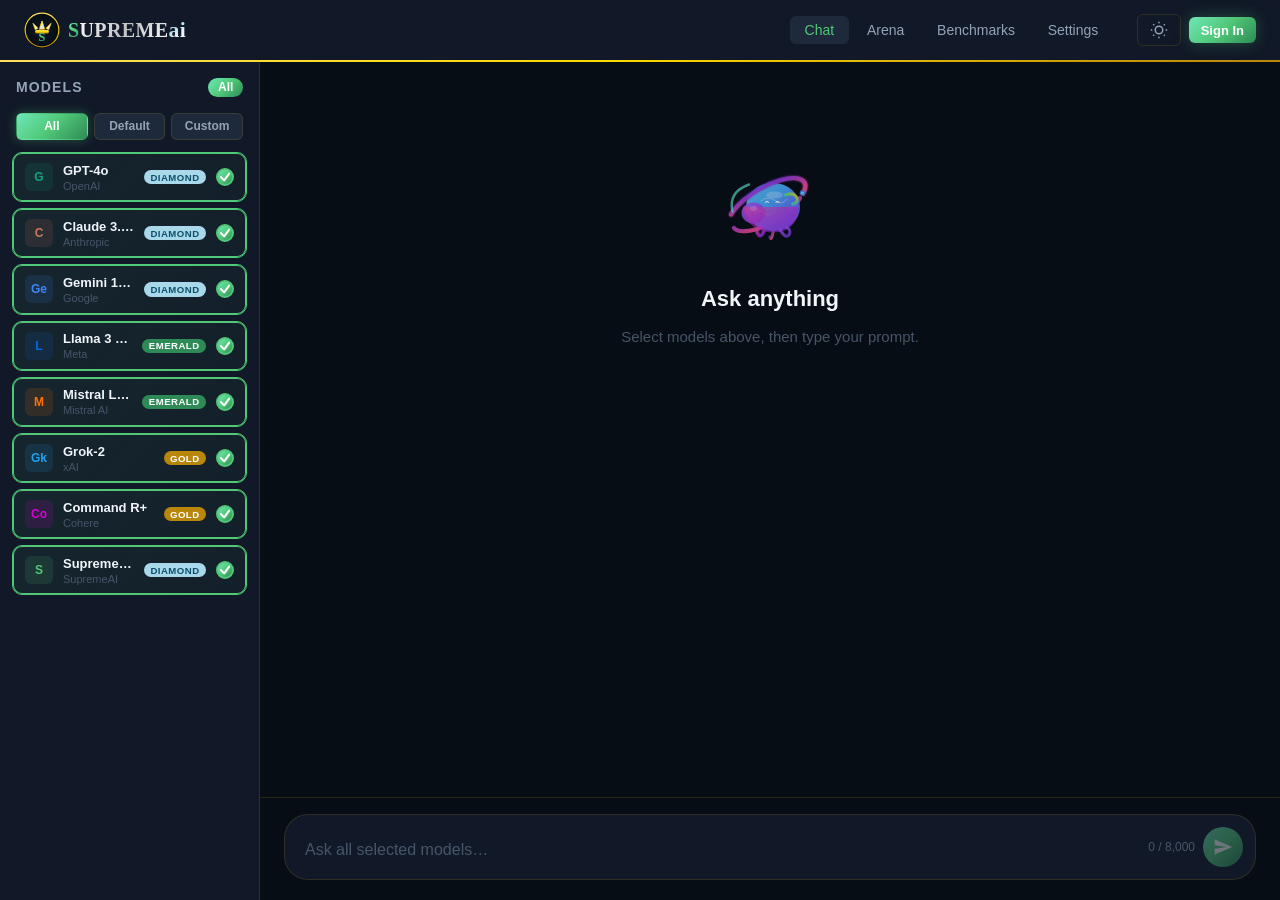
==== src/index.html @ c6e87218 "Add SupremeAI branding assets and multi-model SaaS chat UI Agent-Logs-Url: https://github.com/orkino" ====
<!DOCTYPE html>
<html lang="en">
<head>
  <meta charset="UTF-8"/>
  <meta name="viewport" content="width=device-width, initial-scale=1.0"/>
  <title>SupremeAI — Multi-Model Platform</title>
  <link rel="icon" type="image/svg+xml" href="../branding/favicon.svg"/>
  <link rel="stylesheet" href="styles.css"/>
</head>
<body class="dark-theme">

  <!-- ─── HEADER ─── -->
  <header class="app-header">
    <div class="header-inner">
      <a href="#" class="brand-logo" aria-label="SupremeAI home">
        <img src="../branding/favicon.svg" alt="" class="brand-icon" width="36" height="36"/>
        <span class="brand-text">
          <span class="brand-s">S</span><span class="brand-upreme">UPREME</span><span class="brand-ai">ai</span>
        </span>
      </a>

      <nav class="header-nav" aria-label="Main navigation">
        <a href="#" class="nav-link active">Chat</a>
        <a href="#" class="nav-link">Arena</a>
        <a href="#" class="nav-link">Benchmarks</a>
        <a href="#" class="nav-link">Settings</a>
      </nav>

      <div class="header-actions">
        <button class="btn btn-ghost btn-sm" id="themeToggle" aria-label="Toggle theme" title="Toggle light/dark">
          <svg width="18" height="18" viewBox="0 0 24 24" fill="none" stroke="currentColor" stroke-width="2">
            <circle cx="12" cy="12" r="5"/>
            <path d="M12 1v2M12 21v2M4.22 4.22l1.42 1.42M18.36 18.36l1.42 1.42M1 12h2M21 12h2M4.22 19.78l1.42-1.42M18.36 5.64l1.42-1.42"/>
          </svg>
        </button>
        <button class="btn btn-primary btn-sm">Sign In</button>
      </div>
    </div>
  </header>

  <!-- ─── MAIN ─── -->
  <main class="app-main">

    <!-- ─── MODEL SELECTOR PANEL ─── -->
    <aside class="model-panel" aria-label="Model selection">
      <div class="panel-header">
        <h2 class="panel-title">Models</h2>
        <span class="panel-badge" id="selectedCount">All</span>
      </div>

      <!-- Quick-select tabs -->
      <div class="quick-select" role="group" aria-label="Quick model selection">
        <button class="quick-btn active" data-mode="all"     id="btnAll">All</button>
        <button class="quick-btn"        data-mode="default" id="btnDefault">Default</button>
        <button class="quick-btn"        data-mode="custom"  id="btnCustom">Custom</button>
      </div>

      <!-- Model list -->
      <ul class="model-list" id="modelList" role="listbox" aria-multiselectable="true" aria-label="Available models">
        <!-- Populated by JS -->
      </ul>
    </aside>

    <!-- ─── CHAT AREA ─── -->
    <section class="chat-area" aria-label="Chat">

      <!-- Response columns header (shows when >1 model active) -->
      <div class="response-header" id="responseHeader" hidden>
        <div class="response-tabs" id="responseTabs" role="tablist">
          <!-- Tabs populated by JS -->
        </div>
      </div>

      <!-- Response columns -->
      <div class="response-grid" id="responseGrid">
        <div class="empty-state" id="emptyState">
          <img src="../branding/logo-mascot.svg" alt="SupremeAI mascot" width="120" height="120" class="empty-mascot"/>
          <p class="empty-title">Ask anything</p>
          <p class="empty-sub">Select models above, then type your prompt.</p>
        </div>
      </div>

      <!-- Prompt bar -->
      <div class="prompt-bar-wrap">
        <form class="prompt-bar" id="promptForm" autocomplete="off">
          <div class="prompt-input-wrap">
            <textarea
              id="promptInput"
              class="prompt-input"
              rows="1"
              placeholder="Ask all selected models…"
              aria-label="Prompt"
              maxlength="8000"
            ></textarea>
          </div>
          <div class="prompt-actions">
            <span class="char-count" id="charCount">0 / 8,000</span>
            <button type="submit" class="btn btn-primary btn-send" id="sendBtn" disabled aria-label="Send prompt">
              <svg width="20" height="20" viewBox="0 0 24 24" fill="currentColor">
                <path d="M2.01 21L23 12 2.01 3 2 10l15 2-15 2z"/>
              </svg>
            </button>
          </div>
        </form>
      </div>
    </section>
  </main>

  <script src="app.js"></script>
</body>
</html>
---- src/styles.css ----
/* ─────────────────────────────────────────────────────────────────────────────
   SupremeAI — Gemstone Design System
   Colour palette derived from the gemstone / colour-wheel brand guidelines.
───────────────────────────────────────────────────────────────────────────── */

/* ═══ CSS Custom Properties ══════════════════════════════════════════════════ */
:root {
  /* Gemstone palette */
  --emerald:    #50C878;
  --emerald-lt: #6EE7B7;
  --emerald-dk: #2E8B57;
  --diamond:    #E8F4F8;
  --diamond-md: #A8D8EA;
  --gold:       #FFD700;
  --gold-lt:    #FFE066;
  --gold-dk:    #B8860B;
  --silver:     #C0C0C0;
  --silver-lt:  #E8E8E8;
  --ruby:       #E0115F;
  --sapphire:   #0F52BA;
  --amethyst:   #9B59B6;
  --amethyst-dk:#7C3AED;
  --topaz:      #FFC87C;
  --aquamarine: #7FFFD4;
  --tanzanite:  #4B0082;

  /* Gradient shorthands */
  --grad-gold:    linear-gradient(135deg, var(--gold-lt), var(--gold), var(--gold-dk));
  --grad-emerald: linear-gradient(135deg, var(--emerald-lt), var(--emerald), var(--emerald-dk));
  --grad-diamond: linear-gradient(135deg, #fff, var(--diamond-md), var(--diamond), #fff);
  --grad-rainbow: linear-gradient(90deg, #60D0F0, #7C3AED, #EC4899, #F472B6);
  --grad-rainbow-text: linear-gradient(90deg, #E53935, #FB8C00, #43A047, #1E88E5, #8E24AA);

  /* Radius */
  --radius-sm: 6px;
  --radius-md: 10px;
  --radius-lg: 16px;
  --radius-xl: 24px;

  /* Transitions */
  --transition: 0.18s ease;

  /* Fonts */
  --font-sans:  'Inter', 'Helvetica Neue', Arial, sans-serif;
  --font-serif: Georgia, 'Times New Roman', serif;
  --font-mono:  'JetBrains Mono', 'Fira Code', monospace;
}

/* ═══ Dark theme tokens (default) ════════════════════════════════════════════ */
.dark-theme {
  --bg:           #070D14;
  --bg-mid:       #0D1B2A;
  --bg-surface:   #111827;
  --bg-elevated:  #1E293B;
  --bg-hover:     #243244;
  --border:       rgba(255, 215, 0, 0.12);
  --border-focus: var(--emerald);
  --text-primary: #F1F5F9;
  --text-sec:     #94A3B8;
  --text-muted:   #475569;
  --scrollbar:    #1E293B;
  --scrollbar-thumb: #374151;
}

/* ═══ Light theme tokens ══════════════════════════════════════════════════════ */
.light-theme {
  --bg:           #F8FAFB;
  --bg-mid:       #EFF6FF;
  --bg-surface:   #FFFFFF;
  --bg-elevated:  #F1F5F9;
  --bg-hover:     #E2E8F0;
  --border:       rgba(15, 82, 186, 0.12);
  --border-focus: var(--emerald-dk);
  --text-primary: #0F172A;
  --text-sec:     #475569;
  --text-muted:   #94A3B8;
  --scrollbar:    #E2E8F0;
  --scrollbar-thumb: #94A3B8;
}

/* ═══ Reset & Base ════════════════════════════════════════════════════════════ */
*, *::before, *::after { box-sizing: border-box; margin: 0; padding: 0; }

html { font-size: 16px; scroll-behavior: smooth; }

body {
  font-family: var(--font-sans);
  background: var(--bg);
  color: var(--text-primary);
  min-height: 100vh;
  display: flex;
  flex-direction: column;
  overflow: hidden;
  transition: background var(--transition), color var(--transition);
}

::-webkit-scrollbar            { width: 6px; height: 6px; background: var(--scrollbar); }
::-webkit-scrollbar-thumb      { background: var(--scrollbar-thumb); border-radius: 3px; }
::-webkit-scrollbar-thumb:hover{ background: var(--emerald); }

/* ═══ HEADER ══════════════════════════════════════════════════════════════════ */
.app-header {
  position: sticky;
  top: 0;
  z-index: 100;
  background: var(--bg-surface);
  border-bottom: 2px solid transparent;
  border-image: var(--grad-gold) 1;
  backdrop-filter: blur(12px);
}

.header-inner {
  max-width: 1440px;
  margin: 0 auto;
  padding: 0 1.5rem;
  height: 60px;
  display: flex;
  align-items: center;
  gap: 1.5rem;
}

/* Brand logo */
.brand-logo {
  display: flex;
  align-items: center;
  gap: 0.5rem;
  text-decoration: none;
  flex-shrink: 0;
}

.brand-icon { display: block; }

.brand-text {
  font-family: var(--font-serif);
  font-size: 1.25rem;
  font-weight: 700;
  letter-spacing: 0.02em;
}

.brand-s {
  background: var(--grad-emerald);
  -webkit-background-clip: text;
  -webkit-text-fill-color: transparent;
  background-clip: text;
}

.brand-upreme {
  background: linear-gradient(135deg, #fff, var(--silver), #fff);
  -webkit-background-clip: text;
  -webkit-text-fill-color: transparent;
  background-clip: text;
}

.light-theme .brand-upreme {
  background: linear-gradient(135deg, #334155, #64748B, #334155);
  -webkit-background-clip: text;
  -webkit-text-fill-color: transparent;
  background-clip: text;
}

.brand-ai {
  background: var(--grad-diamond);
  -webkit-background-clip: text;
  -webkit-text-fill-color: transparent;
  background-clip: text;
  font-size: 1.35rem;
}

/* Header nav */
.header-nav {
  display: flex;
  gap: 0.25rem;
  margin-left: auto;
}

.nav-link {
  padding: 0.4rem 0.9rem;
  border-radius: var(--radius-sm);
  font-size: 0.875rem;
  font-weight: 500;
  color: var(--text-sec);
  text-decoration: none;
  transition: color var(--transition), background var(--transition);
}

.nav-link:hover,
.nav-link.active {
  color: var(--text-primary);
  background: var(--bg-elevated);
}

.nav-link.active { color: var(--emerald); }

.header-actions {
  display: flex;
  align-items: center;
  gap: 0.5rem;
}

/* ═══ BUTTONS ═════════════════════════════════════════════════════════════════ */
.btn {
  display: inline-flex;
  align-items: center;
  justify-content: center;
  gap: 0.4rem;
  font-family: var(--font-sans);
  font-weight: 600;
  border: none;
  cursor: pointer;
  border-radius: var(--radius-sm);
  transition: all var(--transition);
  text-decoration: none;
}

.btn-sm { padding: 0.35rem 0.75rem; font-size: 0.8125rem; }
.btn-md { padding: 0.5rem 1.25rem;  font-size: 0.9375rem; }

.btn-primary {
  background: var(--grad-emerald);
  color: #fff;
  box-shadow: 0 0 16px rgba(80, 200, 120, 0.3);
}

.btn-primary:hover:not(:disabled) {
  filter: brightness(1.1);
  box-shadow: 0 0 24px rgba(80, 200, 120, 0.45);
}

.btn-primary:disabled {
  opacity: 0.4;
  cursor: not-allowed;
  box-shadow: none;
}

.btn-ghost {
  background: transparent;
  color: var(--text-sec);
  border: 1px solid var(--border);
}

.btn-ghost:hover { background: var(--bg-hover); color: var(--text-primary); }

/* ═══ MAIN LAYOUT ═════════════════════════════════════════════════════════════ */
.app-main {
  flex: 1;
  display: flex;
  min-height: 0;
  height: calc(100vh - 60px);
  overflow: hidden;
}

/* ═══ MODEL PANEL (left sidebar) ══════════════════════════════════════════════ */
.model-panel {
  width: 260px;
  flex-shrink: 0;
  background: var(--bg-surface);
  border-right: 1px solid var(--border);
  display: flex;
  flex-direction: column;
  overflow: hidden;
}

.panel-header {
  display: flex;
  align-items: center;
  justify-content: space-between;
  padding: 1rem 1rem 0.5rem;
}

.panel-title {
  font-size: 0.875rem;
  font-weight: 700;
  letter-spacing: 0.08em;
  text-transform: uppercase;
  color: var(--text-sec);
}

.panel-badge {
  font-size: 0.75rem;
  font-weight: 700;
  padding: 0.15rem 0.6rem;
  border-radius: 999px;
  background: var(--grad-emerald);
  color: #fff;
  min-width: 28px;
  text-align: center;
}

/* Quick-select buttons */
.quick-select {
  display: flex;
  gap: 0.375rem;
  padding: 0.5rem 1rem 0.75rem;
}

.quick-btn {
  flex: 1;
  padding: 0.35rem 0.25rem;
  font-size: 0.75rem;
  font-weight: 600;
  border-radius: var(--radius-sm);
  border: 1px solid var(--border);
  background: var(--bg-elevated);
  color: var(--text-sec);
  cursor: pointer;
  transition: all var(--transition);
}

.quick-btn:hover { background: var(--bg-hover); color: var(--text-primary); }

.quick-btn.active {
  background: var(--grad-emerald);
  color: #fff;
  border-color: transparent;
  box-shadow: 0 0 12px rgba(80, 200, 120, 0.35);
}

/* Model list */
.model-list {
  list-style: none;
  overflow-y: auto;
  flex: 1;
  padding: 0 0.75rem 1rem;
  display: flex;
  flex-direction: column;
  gap: 0.375rem;
}

.model-item {
  display: flex;
  align-items: center;
  gap: 0.625rem;
  padding: 0.6rem 0.75rem;
  border-radius: var(--radius-md);
  border: 1px solid var(--border);
  background: var(--bg-elevated);
  cursor: pointer;
  transition: all var(--transition);
  user-select: none;
}

.model-item:hover { background: var(--bg-hover); border-color: var(--emerald); }

.model-item.selected {
  border-color: var(--emerald);
  background: linear-gradient(135deg, rgba(80,200,120,0.08), rgba(80,200,120,0.04));
  box-shadow: 0 0 0 1px var(--emerald) inset;
}

.model-item[aria-selected="true"] .model-check { opacity: 1; }

.model-logo {
  width: 28px;
  height: 28px;
  border-radius: var(--radius-sm);
  object-fit: cover;
  flex-shrink: 0;
  background: var(--bg-mid);
  display: flex;
  align-items: center;
  justify-content: center;
  font-size: 0.75rem;
  font-weight: 800;
  overflow: hidden;
}

.model-info { flex: 1; min-width: 0; }

.model-name {
  font-size: 0.8125rem;
  font-weight: 600;
  color: var(--text-primary);
  white-space: nowrap;
  overflow: hidden;
  text-overflow: ellipsis;
}

.model-provider {
  font-size: 0.6875rem;
  color: var(--text-muted);
  margin-top: 0.125rem;
}

.model-check {
  width: 18px;
  height: 18px;
  border-radius: 50%;
  border: 2px solid var(--emerald);
  background: var(--grad-emerald);
  flex-shrink: 0;
  display: flex;
  align-items: center;
  justify-content: center;
  opacity: 0;
  transition: opacity var(--transition);
}

.model-check svg { color: white; }

/* Gemstone tier badges */
.gem-badge {
  font-size: 0.6rem;
  font-weight: 700;
  padding: 0.1rem 0.4rem;
  border-radius: 999px;
  text-transform: uppercase;
  letter-spacing: 0.05em;
  flex-shrink: 0;
}

.gem-diamond { background: var(--diamond-md); color: #0D4F6B; }
.gem-emerald { background: var(--emerald-dk); color: #fff; }
.gem-gold    { background: var(--gold-dk);    color: #fff; }
.gem-silver  { background: var(--silver);     color: #333; }

/* ═══ CHAT AREA ══════════════════════════════════════════════════════════════ */
.chat-area {
  flex: 1;
  display: flex;
  flex-direction: column;
  min-width: 0;
  overflow: hidden;
  background: var(--bg);
}

/* Response header tabs */
.response-header {
  background: var(--bg-surface);
  border-bottom: 1px solid var(--border);
  padding: 0 1rem;
  overflow-x: auto;
  flex-shrink: 0;
}

.response-tabs {
  display: flex;
  gap: 0.25rem;
  height: 42px;
  align-items: flex-end;
}

.response-tab {
  display: flex;
  align-items: center;
  gap: 0.375rem;
  padding: 0.4rem 0.875rem;
  border-radius: var(--radius-sm) var(--radius-sm) 0 0;
  font-size: 0.8125rem;
  font-weight: 600;
  color: var(--text-sec);
  cursor: pointer;
  border: 1px solid transparent;
  border-bottom: none;
  background: transparent;
  transition: all var(--transition);
  white-space: nowrap;
}

.response-tab:hover { background: var(--bg-elevated); color: var(--text-primary); }

.response-tab.active {
  background: var(--bg);
  border-color: var(--border);
  color: var(--text-primary);
}

/* Response grid */
.response-grid {
  flex: 1;
  overflow-y: auto;
  overflow-x: auto;
  padding: 1.5rem;
  display: grid;
  gap: 1.25rem;
  align-content: start;
}

.response-grid.cols-1 { grid-template-columns: 1fr; max-width: 780px; margin: 0 auto; width: 100%; }
.response-grid.cols-2 { grid-template-columns: repeat(2, 1fr); }
.response-grid.cols-3 { grid-template-columns: repeat(3, 1fr); }
.response-grid.cols-4 { grid-template-columns: repeat(4, 1fr); }

/* Empty state */
.empty-state {
  grid-column: 1 / -1;
  display: flex;
  flex-direction: column;
  align-items: center;
  justify-content: center;
  gap: 1rem;
  padding: 4rem 2rem;
  text-align: center;
}

.empty-mascot { opacity: 0.85; }
.empty-title  { font-size: 1.375rem; font-weight: 700; color: var(--text-primary); }
.empty-sub    { font-size: 0.9375rem; color: var(--text-muted); max-width: 360px; }

/* Response card */
.response-card {
  background: var(--bg-surface);
  border: 1px solid var(--border);
  border-radius: var(--radius-lg);
  display: flex;
  flex-direction: column;
  overflow: hidden;
  transition: border-color var(--transition);
}

.response-card:hover { border-color: var(--emerald); }

.card-header {
  display: flex;
  align-items: center;
  gap: 0.5rem;
  padding: 0.75rem 1rem;
  background: var(--bg-elevated);
  border-bottom: 1px solid var(--border);
  flex-shrink: 0;
}

.card-model-logo {
  width: 24px;
  height: 24px;
  border-radius: var(--radius-sm);
  background: var(--bg-mid);
  font-size: 0.7rem;
  font-weight: 800;
  display: flex;
  align-items: center;
  justify-content: center;
  flex-shrink: 0;
}

.card-model-name {
  font-size: 0.8125rem;
  font-weight: 700;
  flex: 1;
  min-width: 0;
  overflow: hidden;
  text-overflow: ellipsis;
  white-space: nowrap;
}

.card-status {
  width: 8px;
  height: 8px;
  border-radius: 50%;
  background: var(--text-muted);
  flex-shrink: 0;
  transition: background var(--transition);
}

.card-status.loading  { background: var(--gold);    animation: pulse 1s infinite; }
.card-status.done     { background: var(--emerald); }
.card-status.error    { background: var(--ruby);    }

@keyframes pulse {
  0%, 100% { opacity: 1; }
  50%       { opacity: 0.3; }
}

.card-body {
  padding: 1rem;
  font-size: 0.9375rem;
  line-height: 1.7;
  color: var(--text-primary);
  min-height: 120px;
  overflow-y: auto;
  max-height: 500px;
  white-space: pre-wrap;
  word-break: break-word;
}

.card-body.thinking {
  color: var(--text-muted);
  font-style: italic;
}

.card-body code {
  font-family: var(--font-mono);
  font-size: 0.875em;
  background: var(--bg-mid);
  padding: 0.1em 0.35em;
  border-radius: 4px;
  color: var(--aquamarine);
}

.card-footer {
  padding: 0.5rem 1rem;
  border-top: 1px solid var(--border);
  display: flex;
  align-items: center;
  justify-content: space-between;
  font-size: 0.75rem;
  color: var(--text-muted);
  flex-shrink: 0;
}

.card-tokens { font-variant-numeric: tabular-nums; }

.card-actions {
  display: flex;
  gap: 0.25rem;
}

.card-action-btn {
  padding: 0.2rem 0.45rem;
  border: none;
  background: transparent;
  color: var(--text-muted);
  border-radius: var(--radius-sm);
  cursor: pointer;
  font-size: 0.75rem;
  transition: all var(--transition);
}

.card-action-btn:hover { background: var(--bg-hover); color: var(--text-primary); }

/* ═══ PROMPT BAR ══════════════════════════════════════════════════════════════ */
.prompt-bar-wrap {
  flex-shrink: 0;
  padding: 1rem 1.5rem 1.25rem;
  background: var(--bg);
  border-top: 1px solid var(--border);
}

.prompt-bar {
  display: flex;
  gap: 0.75rem;
  align-items: flex-end;
  background: var(--bg-surface);
  border: 1px solid var(--border);
  border-radius: var(--radius-xl);
  padding: 0.75rem 0.75rem 0.75rem 1.25rem;
  transition: border-color var(--transition), box-shadow var(--transition);
}

.prompt-bar:focus-within {
  border-color: var(--emerald);
  box-shadow: 0 0 0 3px rgba(80, 200, 120, 0.15), 0 0 20px rgba(80, 200, 120, 0.08);
}

.prompt-input-wrap { flex: 1; min-width: 0; }

.prompt-input {
  width: 100%;
  background: transparent;
  border: none;
  outline: none;
  font-family: var(--font-sans);
  font-size: 1rem;
  color: var(--text-primary);
  resize: none;
  line-height: 1.6;
  max-height: 200px;
  overflow-y: auto;
}

.prompt-input::placeholder { color: var(--text-muted); }

.prompt-actions {
  display: flex;
  align-items: center;
  gap: 0.5rem;
  flex-shrink: 0;
}

.char-count {
  font-size: 0.75rem;
  color: var(--text-muted);
  font-variant-numeric: tabular-nums;
}

.btn-send {
  width: 40px;
  height: 40px;
  border-radius: 50%;
  padding: 0;
}

/* ═══ Loading skeleton ════════════════════════════════════════════════════════ */
.skeleton {
  background: linear-gradient(90deg, var(--bg-elevated) 25%, var(--bg-hover) 50%, var(--bg-elevated) 75%);
  background-size: 200% 100%;
  animation: shimmer 1.5s infinite;
  border-radius: 4px;
  display: block;
  height: 1em;
  margin: 0.5rem 0;
}

@keyframes shimmer {
  0%   { background-position: 200% 0; }
  100% { background-position: -200% 0; }
}

.skeleton-sm  { width: 60%; }
.skeleton-md  { width: 85%; }
.skeleton-lg  { width: 95%; }

/* ═══ Responsive ══════════════════════════════════════════════════════════════ */
@media (max-width: 900px) {
  .model-panel { width: 220px; }
  .response-grid.cols-3,
  .response-grid.cols-4 { grid-template-columns: repeat(2, 1fr); }
}

@media (max-width: 640px) {
  .model-panel { display: none; }
  .response-grid.cols-2,
  .response-grid.cols-3,
  .response-grid.cols-4 { grid-template-columns: 1fr; }
  .header-nav { display: none; }
}
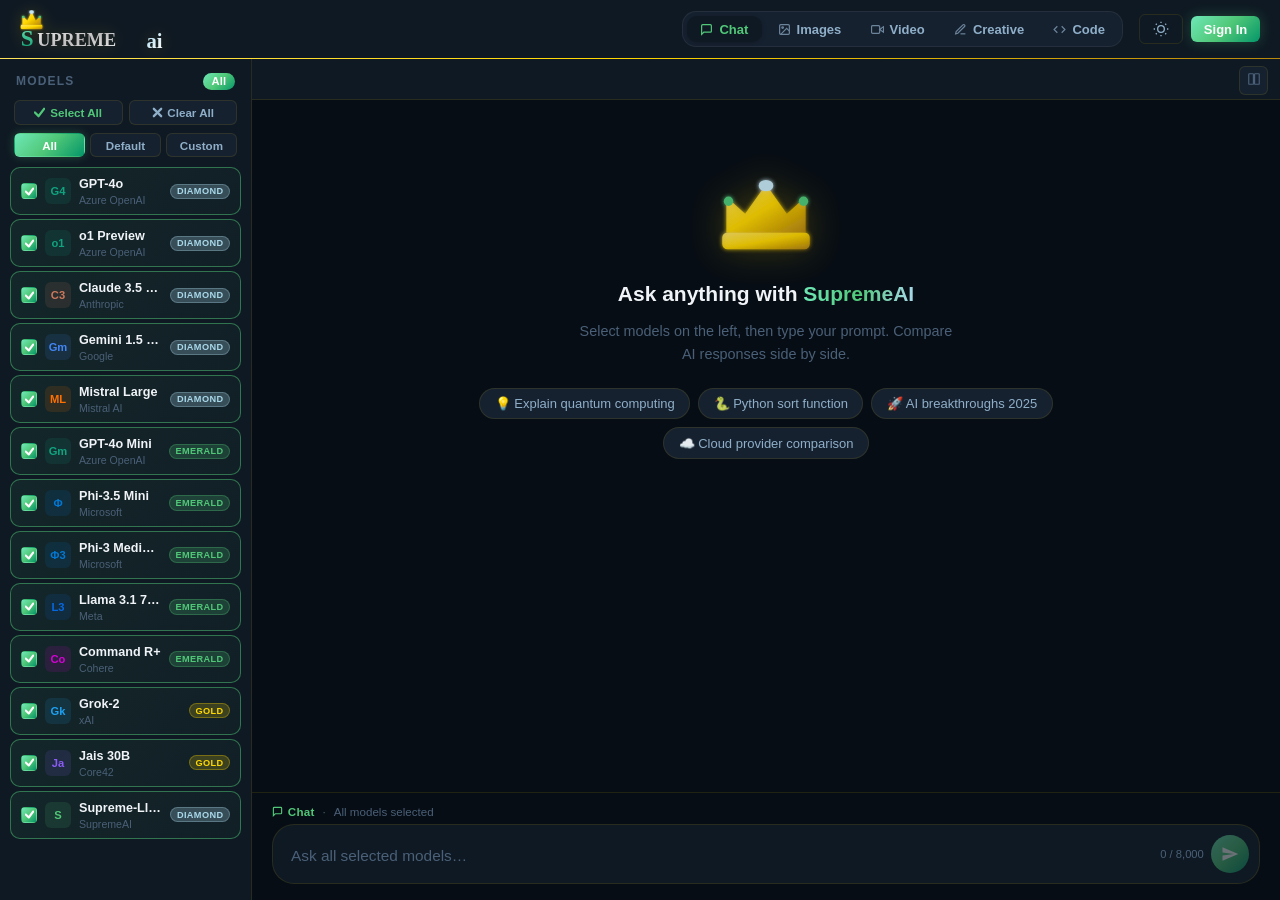
==== commit e291a3c9: "Develop main page: crown logo, Azure-style panes, checkbox model selection, Azure Foundry models Age" ====
--- a/src/index.html
+++ b/src/index.html
@@ -3,7 +3,7 @@
 <head>
   <meta charset="UTF-8"/>
   <meta name="viewport" content="width=device-width, initial-scale=1.0"/>
-  <title>SupremeAI — Multi-Model Platform</title>
+  <title>SupremeAI — Multi-Model AI Platform</title>
   <link rel="icon" type="image/svg+xml" href="../branding/favicon.svg"/>
   <link rel="stylesheet" href="styles.css"/>
 </head>
@@ -12,23 +12,81 @@
   <!-- ─── HEADER ─── -->
   <header class="app-header">
     <div class="header-inner">
+
+      <!-- Crown wordmark logo: S(emerald) UPREME(silver) ai(diamond) with gold crown -->
       <a href="#" class="brand-logo" aria-label="SupremeAI home">
-        <img src="../branding/favicon.svg" alt="" class="brand-icon" width="36" height="36"/>
-        <span class="brand-text">
-          <span class="brand-s">S</span><span class="brand-upreme">UPREME</span><span class="brand-ai">ai</span>
-        </span>
+        <svg class="crown-wordmark" viewBox="0 0 210 46" xmlns="http://www.w3.org/2000/svg" aria-hidden="true">
+          <defs>
+            <linearGradient id="hw-gold" x1="0%" y1="0%" x2="100%" y2="100%">
+              <stop offset="0%"   stop-color="#FFE566"/>
+              <stop offset="50%"  stop-color="#FFD700"/>
+              <stop offset="100%" stop-color="#B8860B"/>
+            </linearGradient>
+            <linearGradient id="hw-emerald" x1="0%" y1="0%" x2="0%" y2="100%">
+              <stop offset="0%"   stop-color="#6EE7B7"/>
+              <stop offset="100%" stop-color="#059669"/>
+            </linearGradient>
+            <linearGradient id="hw-diamond" x1="0%" y1="0%" x2="100%" y2="100%">
+              <stop offset="0%"   stop-color="#FFFFFF"/>
+              <stop offset="35%"  stop-color="#C6E8F5"/>
+              <stop offset="70%"  stop-color="#E8F4F8"/>
+              <stop offset="100%" stop-color="#FFFFFF"/>
+            </linearGradient>
+            <linearGradient id="hw-silver" x1="0%" y1="0%" x2="100%" y2="100%">
+              <stop offset="0%"   stop-color="#E8E8E8"/>
+              <stop offset="50%"  stop-color="#C0C0C0"/>
+              <stop offset="100%" stop-color="#E8E8E8"/>
+            </linearGradient>
+            <filter id="hw-glow-gold">
+              <feGaussianBlur stdDeviation="1.2" result="blur"/>
+              <feMerge><feMergeNode in="blur"/><feMergeNode in="SourceGraphic"/></feMerge>
+            </filter>
+          </defs>
+          <!-- Gold Crown (centred above the S letter) -->
+          <g filter="url(#hw-glow-gold)">
+            <rect x="1" y="18" width="26" height="5"  rx="1.5" fill="url(#hw-gold)"/>
+            <polygon points="3,18 3,7 9,13 14,2 19,13 25,7 25,18" fill="url(#hw-gold)"/>
+            <!-- Jewels: centre diamond, two side emeralds -->
+            <ellipse cx="14" cy="2.5" rx="2.8" ry="2.2" fill="#C6E8F5" opacity="0.95"/>
+            <circle  cx="4"  cy="8.5" r="1.6" fill="#50C878" opacity="0.9"/>
+            <circle  cx="24" cy="8.5" r="1.6" fill="#50C878" opacity="0.9"/>
+          </g>
+          <!-- S — emerald green, large -->
+          <text x="1"   y="44" font-family="Georgia,'Times New Roman',serif" font-size="28" font-weight="800" fill="url(#hw-emerald)">S</text>
+          <!-- UPREME — silver -->
+          <text x="21"  y="44" font-family="Georgia,'Times New Roman',serif" font-size="22" font-weight="700" fill="url(#hw-silver)">UPREME</text>
+          <!-- ai — diamond/crystal -->
+          <text x="153" y="46" font-family="Georgia,'Times New Roman',serif" font-size="25" font-weight="800" fill="url(#hw-diamond)">ai</text>
+        </svg>
       </a>
 
-      <nav class="header-nav" aria-label="Main navigation">
-        <a href="#" class="nav-link active">Chat</a>
-        <a href="#" class="nav-link">Arena</a>
-        <a href="#" class="nav-link">Benchmarks</a>
-        <a href="#" class="nav-link">Settings</a>
+      <!-- Content-type pane tabs -->
+      <nav class="content-type-nav" aria-label="Content panes">
+        <button class="content-tab active" data-pane="chat" aria-selected="true">
+          <svg width="13" height="13" viewBox="0 0 24 24" fill="none" stroke="currentColor" stroke-width="2.2"><path d="M21 15a2 2 0 0 1-2 2H7l-4 4V5a2 2 0 0 1 2-2h14a2 2 0 0 1 2 2z"/></svg>
+          Chat
+        </button>
+        <button class="content-tab" data-pane="images">
+          <svg width="13" height="13" viewBox="0 0 24 24" fill="none" stroke="currentColor" stroke-width="2.2"><rect x="3" y="3" width="18" height="18" rx="2"/><circle cx="8.5" cy="8.5" r="1.5"/><polyline points="21 15 16 10 5 21"/></svg>
+          Images
+        </button>
+        <button class="content-tab" data-pane="video">
+          <svg width="13" height="13" viewBox="0 0 24 24" fill="none" stroke="currentColor" stroke-width="2.2"><polygon points="23 7 16 12 23 17 23 7"/><rect x="1" y="5" width="15" height="14" rx="2"/></svg>
+          Video
+        </button>
+        <button class="content-tab" data-pane="creative">
+          <svg width="13" height="13" viewBox="0 0 24 24" fill="none" stroke="currentColor" stroke-width="2.2"><path d="M12 20h9"/><path d="M16.5 3.5a2.121 2.121 0 0 1 3 3L7 19l-4 1 1-4L16.5 3.5z"/></svg>
+          Creative
+        </button>
+        <button class="content-tab" data-pane="code">
+          <svg width="13" height="13" viewBox="0 0 24 24" fill="none" stroke="currentColor" stroke-width="2.2"><polyline points="16 18 22 12 16 6"/><polyline points="8 6 2 12 8 18"/></svg>
+          Code
+        </button>
       </nav>
 
       <div class="header-actions">
         <button class="btn btn-ghost btn-sm" id="themeToggle" aria-label="Toggle theme" title="Toggle light/dark">
-          <svg width="18" height="18" viewBox="0 0 24 24" fill="none" stroke="currentColor" stroke-width="2">
+          <svg width="16" height="16" viewBox="0 0 24 24" fill="none" stroke="currentColor" stroke-width="2">
             <circle cx="12" cy="12" r="5"/>
             <path d="M12 1v2M12 21v2M4.22 4.22l1.42 1.42M18.36 18.36l1.42 1.42M1 12h2M21 12h2M4.22 19.78l1.42-1.42M18.36 5.64l1.42-1.42"/>
           </svg>
@@ -41,47 +99,98 @@
   <!-- ─── MAIN ─── -->
   <main class="app-main">
 
-    <!-- ─── MODEL SELECTOR PANEL ─── -->
-    <aside class="model-panel" aria-label="Model selection">
+    <!-- ─── MODEL PANEL (left sidebar) ─────────────────────────────── -->
+    <aside class="model-panel" aria-label="Model selection" id="modelPanel">
       <div class="panel-header">
         <h2 class="panel-title">Models</h2>
         <span class="panel-badge" id="selectedCount">All</span>
       </div>
 
-      <!-- Quick-select tabs -->
+      <!-- Select All / Clear All -->
+      <div class="select-actions">
+        <button class="select-action-btn" id="btnSelectAll">
+          <svg width="11" height="11" viewBox="0 0 12 12" fill="none" stroke="currentColor" stroke-width="2.5" stroke-linecap="round" stroke-linejoin="round"><polyline points="1 6 5 10 11 2"/></svg>
+          Select All
+        </button>
+        <button class="select-action-btn secondary" id="btnClearAll">
+          <svg width="11" height="11" viewBox="0 0 12 12" fill="none" stroke="currentColor" stroke-width="2.5" stroke-linecap="round"><line x1="2" y1="2" x2="10" y2="10"/><line x1="10" y1="2" x2="2" y2="10"/></svg>
+          Clear All
+        </button>
+      </div>
+
+      <!-- Quick-select presets -->
       <div class="quick-select" role="group" aria-label="Quick model selection">
         <button class="quick-btn active" data-mode="all"     id="btnAll">All</button>
         <button class="quick-btn"        data-mode="default" id="btnDefault">Default</button>
         <button class="quick-btn"        data-mode="custom"  id="btnCustom">Custom</button>
       </div>
 
-      <!-- Model list -->
+      <!-- Model list with checkboxes -->
       <ul class="model-list" id="modelList" role="listbox" aria-multiselectable="true" aria-label="Available models">
         <!-- Populated by JS -->
       </ul>
     </aside>
 
-    <!-- ─── CHAT AREA ─── -->
-    <section class="chat-area" aria-label="Chat">
-
-      <!-- Response columns header (shows when >1 model active) -->
+    <!-- ─── CHAT PANE ────────────────────────────────────────────────── -->
+    <section class="app-pane active" id="chatPane" aria-label="Chat">
+
+      <!-- Model response tabs (visible when multiple models selected) -->
       <div class="response-header" id="responseHeader" hidden>
         <div class="response-tabs" id="responseTabs" role="tablist">
-          <!-- Tabs populated by JS -->
-        </div>
-      </div>
-
-      <!-- Response columns -->
+          <!-- Populated by JS -->
+        </div>
+        <div class="response-header-actions">
+          <button class="tab-action-btn" id="btnLayoutToggle" title="Toggle split/stacked view">
+            <svg width="14" height="14" viewBox="0 0 24 24" fill="none" stroke="currentColor" stroke-width="2"><rect x="3" y="3" width="8" height="18" rx="1"/><rect x="13" y="3" width="8" height="18" rx="1"/></svg>
+          </button>
+        </div>
+      </div>
+
+      <!-- Response grid -->
       <div class="response-grid" id="responseGrid">
         <div class="empty-state" id="emptyState">
-          <img src="../branding/logo-mascot.svg" alt="SupremeAI mascot" width="120" height="120" class="empty-mascot"/>
-          <p class="empty-title">Ask anything</p>
-          <p class="empty-sub">Select models above, then type your prompt.</p>
+          <!-- Crown SVG empty state illustration -->
+          <svg class="empty-crown-svg" viewBox="0 0 96 84" xmlns="http://www.w3.org/2000/svg">
+            <defs>
+              <linearGradient id="ec-gold" x1="0%" y1="0%" x2="100%" y2="100%">
+                <stop offset="0%" stop-color="#FFE566"/>
+                <stop offset="50%" stop-color="#FFD700"/>
+                <stop offset="100%" stop-color="#B8860B"/>
+              </linearGradient>
+              <filter id="ec-glow">
+                <feGaussianBlur stdDeviation="2" result="blur"/>
+                <feMerge><feMergeNode in="blur"/><feMergeNode in="SourceGraphic"/></feMerge>
+              </filter>
+            </defs>
+            <g filter="url(#ec-glow)">
+              <rect x="6"  y="54" width="84" height="16" rx="5" fill="url(#ec-gold)" opacity="0.9"/>
+              <polygon points="10,54 10,20 28,36 48,8 68,36 86,20 86,54" fill="url(#ec-gold)" opacity="0.9"/>
+              <ellipse cx="48" cy="9"  rx="7" ry="5.5" fill="#C6E8F5"/>
+              <circle  cx="12" cy="24" r="4.5" fill="#50C878"/>
+              <circle  cx="84" cy="24" r="4.5" fill="#50C878"/>
+            </g>
+          </svg>
+          <p class="empty-title">Ask anything with <span class="brand-gradient-text">SupremeAI</span></p>
+          <p class="empty-sub">Select models on the left, then type your prompt. Compare AI responses side by side.</p>
+          <div class="suggestion-chips">
+            <button class="chip-btn" onclick="setPromptSuggestion('Explain quantum computing in simple terms')">💡 Explain quantum computing</button>
+            <button class="chip-btn" onclick="setPromptSuggestion('Write a Python function to sort a list of dictionaries by key')">🐍 Python sort function</button>
+            <button class="chip-btn" onclick="setPromptSuggestion('What are the biggest AI breakthroughs in 2025?')">🚀 AI breakthroughs 2025</button>
+            <button class="chip-btn" onclick="setPromptSuggestion('Compare AWS vs Azure vs GCP for a startup')">☁️ Cloud provider comparison</button>
+          </div>
         </div>
       </div>
 
       <!-- Prompt bar -->
       <div class="prompt-bar-wrap">
+        <div class="prompt-context-bar">
+          <span class="context-label" id="contextLabel">
+            <svg width="11" height="11" viewBox="0 0 24 24" fill="none" stroke="currentColor" stroke-width="2.5"><path d="M21 15a2 2 0 0 1-2 2H7l-4 4V5a2 2 0 0 1 2-2h14a2 2 0 0 1 2 2z"/></svg>
+            Chat
+          </span>
+          <span class="context-divider">·</span>
+          <span class="context-models" id="contextModels">All models selected</span>
+        </div>
         <form class="prompt-bar" id="promptForm" autocomplete="off">
           <div class="prompt-input-wrap">
             <textarea
@@ -96,7 +205,7 @@
           <div class="prompt-actions">
             <span class="char-count" id="charCount">0 / 8,000</span>
             <button type="submit" class="btn btn-primary btn-send" id="sendBtn" disabled aria-label="Send prompt">
-              <svg width="20" height="20" viewBox="0 0 24 24" fill="currentColor">
+              <svg width="18" height="18" viewBox="0 0 24 24" fill="currentColor">
                 <path d="M2.01 21L23 12 2.01 3 2 10l15 2-15 2z"/>
               </svg>
             </button>
@@ -104,6 +213,192 @@
         </form>
       </div>
     </section>
+
+    <!-- ─── IMAGES PANE ───────────────────────────────────────────────── -->
+    <section class="app-pane" id="imagesPane" aria-label="Image generation" hidden>
+      <div class="pane-inner">
+        <div class="pane-header-block">
+          <div class="pane-icon pane-icon-images">
+            <svg width="22" height="22" viewBox="0 0 24 24" fill="none" stroke="currentColor" stroke-width="1.8"><rect x="3" y="3" width="18" height="18" rx="2"/><circle cx="8.5" cy="8.5" r="1.5"/><polyline points="21 15 16 10 5 21"/></svg>
+          </div>
+          <div>
+            <h2 class="pane-title">Image Generation</h2>
+            <p class="pane-subtitle">Create stunning visuals with Azure AI vision models</p>
+          </div>
+        </div>
+
+        <div class="model-cards-grid" id="imageModelCards"></div>
+
+        <div class="generated-results" id="imageResults">
+          <div class="pane-empty">
+            <p>Select a model above and describe an image to generate</p>
+          </div>
+        </div>
+
+        <div class="prompt-bar-wrap">
+          <form class="prompt-bar" id="imagePromptForm" autocomplete="off">
+            <div class="prompt-input-wrap">
+              <textarea id="imagePromptInput" class="prompt-input" rows="1" placeholder="A majestic mountain landscape at golden hour, photorealistic…" aria-label="Image prompt" maxlength="4000"></textarea>
+            </div>
+            <div class="prompt-actions">
+              <select class="style-select" id="imageStyle" aria-label="Image style">
+                <option value="vivid">Vivid</option>
+                <option value="natural">Natural</option>
+                <option value="cinematic">Cinematic</option>
+                <option value="anime">Anime</option>
+              </select>
+              <button type="submit" class="btn btn-primary btn-send" aria-label="Generate image">
+                <svg width="18" height="18" viewBox="0 0 24 24" fill="none" stroke="currentColor" stroke-width="2"><rect x="3" y="3" width="18" height="18" rx="2"/><circle cx="8.5" cy="8.5" r="1.5"/><polyline points="21 15 16 10 5 21"/></svg>
+              </button>
+            </div>
+          </form>
+        </div>
+      </div>
+    </section>
+
+    <!-- ─── VIDEO PANE ────────────────────────────────────────────────── -->
+    <section class="app-pane" id="videoPane" aria-label="Video generation" hidden>
+      <div class="pane-inner">
+        <div class="pane-header-block">
+          <div class="pane-icon pane-icon-video">
+            <svg width="22" height="22" viewBox="0 0 24 24" fill="none" stroke="currentColor" stroke-width="1.8"><polygon points="23 7 16 12 23 17 23 7"/><rect x="1" y="5" width="15" height="14" rx="2"/></svg>
+          </div>
+          <div>
+            <h2 class="pane-title">Video Generation</h2>
+            <p class="pane-subtitle">Generate AI-powered video clips from text prompts</p>
+          </div>
+        </div>
+
+        <div class="model-cards-grid" id="videoModelCards"></div>
+
+        <div class="generated-results" id="videoResults">
+          <div class="pane-empty">
+            <p>Select a model above and describe a video scene to create</p>
+          </div>
+        </div>
+
+        <div class="prompt-bar-wrap">
+          <form class="prompt-bar" id="videoPromptForm" autocomplete="off">
+            <div class="prompt-input-wrap">
+              <textarea id="videoPromptInput" class="prompt-input" rows="1" placeholder="A time-lapse of a city skyline at sunset with moving clouds…" aria-label="Video prompt" maxlength="4000"></textarea>
+            </div>
+            <div class="prompt-actions">
+              <select class="style-select" id="videoDuration" aria-label="Video duration">
+                <option value="5s">5 sec</option>
+                <option value="10s">10 sec</option>
+                <option value="30s">30 sec</option>
+              </select>
+              <button type="submit" class="btn btn-primary btn-send" aria-label="Generate video">
+                <svg width="18" height="18" viewBox="0 0 24 24" fill="none" stroke="currentColor" stroke-width="2"><polygon points="23 7 16 12 23 17 23 7"/><rect x="1" y="5" width="15" height="14" rx="2"/></svg>
+              </button>
+            </div>
+          </form>
+        </div>
+      </div>
+    </section>
+
+    <!-- ─── CREATIVE WRITING PANE ─────────────────────────────────────── -->
+    <section class="app-pane" id="creativePane" aria-label="Creative writing" hidden>
+      <div class="pane-inner">
+        <div class="pane-header-block">
+          <div class="pane-icon pane-icon-creative">
+            <svg width="22" height="22" viewBox="0 0 24 24" fill="none" stroke="currentColor" stroke-width="1.8"><path d="M12 20h9"/><path d="M16.5 3.5a2.121 2.121 0 0 1 3 3L7 19l-4 1 1-4L16.5 3.5z"/></svg>
+          </div>
+          <div>
+            <h2 class="pane-title">Creative Writing</h2>
+            <p class="pane-subtitle">Stories, poetry, scripts, and imaginative content</p>
+          </div>
+        </div>
+
+        <!-- Creative writing style chips -->
+        <div class="style-chips-row" id="creativeStyleChips">
+          <button class="style-chip active" data-style="story">📖 Story</button>
+          <button class="style-chip" data-style="poem">🌸 Poem</button>
+          <button class="style-chip" data-style="script">🎬 Script</button>
+          <button class="style-chip" data-style="blog">�� Blog Post</button>
+          <button class="style-chip" data-style="email">✉️ Email</button>
+          <button class="style-chip" data-style="pitch">💼 Pitch</button>
+          <button class="style-chip" data-style="lyrics">🎵 Lyrics</button>
+        </div>
+
+        <div class="response-grid cols-1" id="creativeResponseGrid">
+          <div class="pane-empty">
+            <p>Choose a writing style above and describe what you'd like to create</p>
+          </div>
+        </div>
+
+        <div class="prompt-bar-wrap">
+          <form class="prompt-bar" id="creativePromptForm" autocomplete="off">
+            <div class="prompt-input-wrap">
+              <textarea id="creativePromptInput" class="prompt-input" rows="1" placeholder="What would you like to write? Give a theme, characters, or brief…" aria-label="Creative writing prompt" maxlength="8000"></textarea>
+            </div>
+            <div class="prompt-actions">
+              <button type="submit" class="btn btn-primary btn-send" aria-label="Write">
+                <svg width="18" height="18" viewBox="0 0 24 24" fill="none" stroke="currentColor" stroke-width="2"><path d="M12 20h9"/><path d="M16.5 3.5a2.121 2.121 0 0 1 3 3L7 19l-4 1 1-4L16.5 3.5z"/></svg>
+              </button>
+            </div>
+          </form>
+        </div>
+      </div>
+    </section>
+
+    <!-- ─── CODE PANE ─────────────────────────────────────────────────── -->
+    <section class="app-pane" id="codePane" aria-label="Code assistant" hidden>
+      <div class="pane-inner">
+        <div class="pane-header-block">
+          <div class="pane-icon pane-icon-code">
+            <svg width="22" height="22" viewBox="0 0 24 24" fill="none" stroke="currentColor" stroke-width="1.8"><polyline points="16 18 22 12 16 6"/><polyline points="8 6 2 12 8 18"/></svg>
+          </div>
+          <div>
+            <h2 class="pane-title">Code Assistant</h2>
+            <p class="pane-subtitle">Write, explain, debug, and review code with AI</p>
+          </div>
+        </div>
+
+        <!-- Language chips -->
+        <div class="style-chips-row" id="langChips">
+          <button class="style-chip active" data-lang="any">⚡ Any</button>
+          <button class="style-chip" data-lang="python">🐍 Python</button>
+          <button class="style-chip" data-lang="typescript">🔷 TypeScript</button>
+          <button class="style-chip" data-lang="javascript">🟡 JavaScript</button>
+          <button class="style-chip" data-lang="rust">🦀 Rust</button>
+          <button class="style-chip" data-lang="go">🐹 Go</button>
+          <button class="style-chip" data-lang="java">☕ Java</button>
+          <button class="style-chip" data-lang="csharp">💜 C#</button>
+          <button class="style-chip" data-lang="sql">🗃️ SQL</button>
+        </div>
+
+        <!-- Task chips -->
+        <div class="style-chips-row" id="taskChips">
+          <button class="task-chip active" data-task="write">✍️ Write</button>
+          <button class="task-chip" data-task="explain">🔍 Explain</button>
+          <button class="task-chip" data-task="debug">🐛 Debug</button>
+          <button class="task-chip" data-task="review">👁️ Review</button>
+          <button class="task-chip" data-task="test">✅ Tests</button>
+          <button class="task-chip" data-task="optimize">⚡ Optimize</button>
+        </div>
+
+        <div class="response-grid cols-1" id="codeResponseGrid">
+          <div class="pane-empty">
+            <p>Pick a language and task above, then describe what you need</p>
+          </div>
+        </div>
+
+        <div class="prompt-bar-wrap">
+          <form class="prompt-bar" id="codePromptForm" autocomplete="off">
+            <div class="prompt-input-wrap">
+              <textarea id="codePromptInput" class="prompt-input" rows="1" placeholder="Describe what you need, or paste code to explain / debug…" aria-label="Code prompt" maxlength="8000"></textarea>
+            </div>
+            <div class="prompt-actions">
+              <button type="submit" class="btn btn-primary btn-send" aria-label="Generate code">
+                <svg width="18" height="18" viewBox="0 0 24 24" fill="none" stroke="currentColor" stroke-width="2"><polyline points="16 18 22 12 16 6"/><polyline points="8 6 2 12 8 18"/></svg>
+              </button>
+            </div>
+          </form>
+        </div>
+      </div>
+    </section>
+
   </main>
 
   <script src="app.js"></script>
--- a/src/styles.css
+++ b/src/styles.css
@@ -1,6 +1,7 @@
 /* ─────────────────────────────────────────────────────────────────────────────
-   SupremeAI — Gemstone Design System
-   Colour palette derived from the gemstone / colour-wheel brand guidelines.
+   SupremeAI — Gemstone Design System  (v2)
+   Palette: Emerald · Diamond · Gold · Silver
+   Inspired by Azure Fluent Design + premium AI SaaS aesthetics
 ───────────────────────────────────────────────────────────────────────────── */
 
 /* ═══ CSS Custom Properties ══════════════════════════════════════════════════ */
@@ -8,74 +9,88 @@
   /* Gemstone palette */
   --emerald:    #50C878;
   --emerald-lt: #6EE7B7;
-  --emerald-dk: #2E8B57;
+  --emerald-dk: #059669;
   --diamond:    #E8F4F8;
   --diamond-md: #A8D8EA;
   --gold:       #FFD700;
-  --gold-lt:    #FFE066;
+  --gold-lt:    #FFE566;
   --gold-dk:    #B8860B;
   --silver:     #C0C0C0;
   --silver-lt:  #E8E8E8;
   --ruby:       #E0115F;
-  --sapphire:   #0F52BA;
+  --sapphire:   #0078D4;   /* Azure blue */
   --amethyst:   #9B59B6;
   --amethyst-dk:#7C3AED;
   --topaz:      #FFC87C;
   --aquamarine: #7FFFD4;
   --tanzanite:  #4B0082;
 
-  /* Gradient shorthands */
-  --grad-gold:    linear-gradient(135deg, var(--gold-lt), var(--gold), var(--gold-dk));
-  --grad-emerald: linear-gradient(135deg, var(--emerald-lt), var(--emerald), var(--emerald-dk));
-  --grad-diamond: linear-gradient(135deg, #fff, var(--diamond-md), var(--diamond), #fff);
-  --grad-rainbow: linear-gradient(90deg, #60D0F0, #7C3AED, #EC4899, #F472B6);
-  --grad-rainbow-text: linear-gradient(90deg, #E53935, #FB8C00, #43A047, #1E88E5, #8E24AA);
+  /* Gradients */
+  --grad-gold:      linear-gradient(135deg, var(--gold-lt), var(--gold), var(--gold-dk));
+  --grad-emerald:   linear-gradient(135deg, var(--emerald-lt), var(--emerald), var(--emerald-dk));
+  --grad-diamond:   linear-gradient(135deg, #fff, var(--diamond-md), var(--diamond), #fff);
+  --grad-azure:     linear-gradient(135deg, #0078D4, #005A9E);
+  --grad-gemstone:  linear-gradient(135deg, #50C878 0%, #0078D4 50%, #A8D8EA 100%);
 
   /* Radius */
   --radius-sm: 6px;
   --radius-md: 10px;
-  --radius-lg: 16px;
-  --radius-xl: 24px;
+  --radius-lg: 14px;
+  --radius-xl: 22px;
 
   /* Transitions */
-  --transition: 0.18s ease;
+  --transition: 0.16s ease;
 
   /* Fonts */
-  --font-sans:  'Inter', 'Helvetica Neue', Arial, sans-serif;
+  --font-sans:  'Segoe UI', 'Inter', 'Helvetica Neue', Arial, sans-serif;
   --font-serif: Georgia, 'Times New Roman', serif;
-  --font-mono:  'JetBrains Mono', 'Fira Code', monospace;
-}
-
-/* ═══ Dark theme tokens (default) ════════════════════════════════════════════ */
+  --font-mono:  'JetBrains Mono', 'Cascadia Code', 'Fira Code', monospace;
+}
+
+/* ═══ Dark theme (default) ════════════════════════════════════════════════════ */
 .dark-theme {
   --bg:           #070D14;
-  --bg-mid:       #0D1B2A;
-  --bg-surface:   #111827;
-  --bg-elevated:  #1E293B;
-  --bg-hover:     #243244;
-  --border:       rgba(255, 215, 0, 0.12);
+  --bg-mid:       #0B1520;
+  --bg-surface:   #0F1923;
+  --bg-elevated:  #162130;
+  --bg-hover:     #1E2D40;
+  --bg-card:      #111E2C;
+  --border:       rgba(255, 215, 0, 0.10);
+  --border-subtle:rgba(255, 255, 255, 0.06);
   --border-focus: var(--emerald);
-  --text-primary: #F1F5F9;
-  --text-sec:     #94A3B8;
-  --text-muted:   #475569;
-  --scrollbar:    #1E293B;
-  --scrollbar-thumb: #374151;
-}
-
-/* ═══ Light theme tokens ══════════════════════════════════════════════════════ */
+  --text-primary: #F0F4F8;
+  --text-sec:     #8FAFC8;
+  --text-muted:   #4A6078;
+  --scrollbar:    #0F1923;
+  --scrollbar-thumb: #243347;
+  --pane-icon-bg: rgba(80, 200, 120, 0.12);
+  --chip-bg:      rgba(255, 255, 255, 0.05);
+  --chip-bg-active: rgba(80, 200, 120, 0.18);
+  --chip-border:  rgba(255, 255, 255, 0.10);
+  --chip-border-active: var(--emerald);
+}
+
+/* ═══ Light theme ══════════════════════════════════════════════════════════════ */
 .light-theme {
-  --bg:           #F8FAFB;
-  --bg-mid:       #EFF6FF;
+  --bg:           #F5F7FA;
+  --bg-mid:       #EDF2F7;
   --bg-surface:   #FFFFFF;
-  --bg-elevated:  #F1F5F9;
-  --bg-hover:     #E2E8F0;
+  --bg-elevated:  #F0F4F8;
+  --bg-hover:     #E4EBF2;
+  --bg-card:      #FFFFFF;
   --border:       rgba(15, 82, 186, 0.12);
+  --border-subtle:rgba(0, 0, 0, 0.06);
   --border-focus: var(--emerald-dk);
   --text-primary: #0F172A;
-  --text-sec:     #475569;
+  --text-sec:     #4A6078;
   --text-muted:   #94A3B8;
-  --scrollbar:    #E2E8F0;
+  --scrollbar:    #E4EBF2;
   --scrollbar-thumb: #94A3B8;
+  --pane-icon-bg: rgba(80, 200, 120, 0.12);
+  --chip-bg:      rgba(0, 0, 0, 0.04);
+  --chip-bg-active: rgba(80, 200, 120, 0.15);
+  --chip-border:  rgba(0, 0, 0, 0.10);
+  --chip-border-active: var(--emerald-dk);
 }
 
 /* ═══ Reset & Base ════════════════════════════════════════════════════════════ */
@@ -94,7 +109,7 @@
   transition: background var(--transition), color var(--transition);
 }
 
-::-webkit-scrollbar            { width: 6px; height: 6px; background: var(--scrollbar); }
+::-webkit-scrollbar            { width: 5px; height: 5px; background: var(--scrollbar); }
 ::-webkit-scrollbar-thumb      { background: var(--scrollbar-thumb); border-radius: 3px; }
 ::-webkit-scrollbar-thumb:hover{ background: var(--emerald); }
 
@@ -104,97 +119,92 @@
   top: 0;
   z-index: 100;
   background: var(--bg-surface);
-  border-bottom: 2px solid transparent;
+  border-bottom: 1.5px solid transparent;
   border-image: var(--grad-gold) 1;
-  backdrop-filter: blur(12px);
+  backdrop-filter: blur(16px);
+  -webkit-backdrop-filter: blur(16px);
 }
 
 .header-inner {
-  max-width: 1440px;
+  max-width: 1600px;
   margin: 0 auto;
-  padding: 0 1.5rem;
-  height: 60px;
-  display: flex;
-  align-items: center;
-  gap: 1.5rem;
-}
-
-/* Brand logo */
+  padding: 0 1.25rem;
+  height: 58px;
+  display: flex;
+  align-items: center;
+  gap: 1rem;
+}
+
+/* Crown wordmark logo */
 .brand-logo {
   display: flex;
   align-items: center;
+  text-decoration: none;
+  flex-shrink: 0;
+}
+
+.crown-wordmark {
+  display: block;
+  height: 38px;
+  width: auto;
+  filter: drop-shadow(0 0 8px rgba(255, 215, 0, 0.2));
+  transition: filter var(--transition);
+}
+
+.brand-logo:hover .crown-wordmark {
+  filter: drop-shadow(0 0 14px rgba(80, 200, 120, 0.35));
+}
+
+/* ─── Content-type pane tabs ─────────────────────────────────────────────── */
+.content-type-nav {
+  display: flex;
+  align-items: center;
+  gap: 0.125rem;
+  margin-left: auto;
+  background: var(--bg-elevated);
+  border: 1px solid var(--border-subtle);
+  border-radius: var(--radius-lg);
+  padding: 0.25rem;
+}
+
+.content-tab {
+  display: inline-flex;
+  align-items: center;
+  gap: 0.375rem;
+  padding: 0.35rem 0.85rem;
+  border-radius: var(--radius-md);
+  font-size: 0.8125rem;
+  font-weight: 600;
+  color: var(--text-sec);
+  background: transparent;
+  border: none;
+  cursor: pointer;
+  transition: all var(--transition);
+  white-space: nowrap;
+}
+
+.content-tab svg { flex-shrink: 0; opacity: 0.7; transition: opacity var(--transition); }
+
+.content-tab:hover {
+  color: var(--text-primary);
+  background: var(--bg-hover);
+}
+
+.content-tab:hover svg { opacity: 1; }
+
+.content-tab.active {
+  background: var(--bg-surface);
+  color: var(--emerald);
+  box-shadow: 0 1px 4px rgba(0,0,0,0.25);
+}
+
+.content-tab.active svg { opacity: 1; color: var(--emerald); }
+
+.header-actions {
+  display: flex;
+  align-items: center;
   gap: 0.5rem;
-  text-decoration: none;
-  flex-shrink: 0;
-}
-
-.brand-icon { display: block; }
-
-.brand-text {
-  font-family: var(--font-serif);
-  font-size: 1.25rem;
-  font-weight: 700;
-  letter-spacing: 0.02em;
-}
-
-.brand-s {
-  background: var(--grad-emerald);
-  -webkit-background-clip: text;
-  -webkit-text-fill-color: transparent;
-  background-clip: text;
-}
-
-.brand-upreme {
-  background: linear-gradient(135deg, #fff, var(--silver), #fff);
-  -webkit-background-clip: text;
-  -webkit-text-fill-color: transparent;
-  background-clip: text;
-}
-
-.light-theme .brand-upreme {
-  background: linear-gradient(135deg, #334155, #64748B, #334155);
-  -webkit-background-clip: text;
-  -webkit-text-fill-color: transparent;
-  background-clip: text;
-}
-
-.brand-ai {
-  background: var(--grad-diamond);
-  -webkit-background-clip: text;
-  -webkit-text-fill-color: transparent;
-  background-clip: text;
-  font-size: 1.35rem;
-}
-
-/* Header nav */
-.header-nav {
-  display: flex;
-  gap: 0.25rem;
-  margin-left: auto;
-}
-
-.nav-link {
-  padding: 0.4rem 0.9rem;
-  border-radius: var(--radius-sm);
-  font-size: 0.875rem;
-  font-weight: 500;
-  color: var(--text-sec);
-  text-decoration: none;
-  transition: color var(--transition), background var(--transition);
-}
-
-.nav-link:hover,
-.nav-link.active {
-  color: var(--text-primary);
-  background: var(--bg-elevated);
-}
-
-.nav-link.active { color: var(--emerald); }
-
-.header-actions {
-  display: flex;
-  align-items: center;
-  gap: 0.5rem;
+  flex-shrink: 0;
 }
 
 /* ═══ BUTTONS ═════════════════════════════════════════════════════════════════ */
@@ -212,22 +222,22 @@
   text-decoration: none;
 }
 
-.btn-sm { padding: 0.35rem 0.75rem; font-size: 0.8125rem; }
-.btn-md { padding: 0.5rem 1.25rem;  font-size: 0.9375rem; }
+.btn-sm { padding: 0.35rem 0.8rem; font-size: 0.8125rem; }
+.btn-md { padding: 0.5rem 1.25rem; font-size: 0.9375rem; }
 
 .btn-primary {
   background: var(--grad-emerald);
   color: #fff;
-  box-shadow: 0 0 16px rgba(80, 200, 120, 0.3);
+  box-shadow: 0 0 14px rgba(80, 200, 120, 0.28);
 }
 
 .btn-primary:hover:not(:disabled) {
-  filter: brightness(1.1);
-  box-shadow: 0 0 24px rgba(80, 200, 120, 0.45);
+  filter: brightness(1.08);
+  box-shadow: 0 0 22px rgba(80, 200, 120, 0.42);
 }
 
 .btn-primary:disabled {
-  opacity: 0.4;
+  opacity: 0.38;
   cursor: not-allowed;
   box-shadow: none;
 }
@@ -245,13 +255,13 @@
   flex: 1;
   display: flex;
   min-height: 0;
-  height: calc(100vh - 60px);
+  height: calc(100vh - 58px);
   overflow: hidden;
 }
 
 /* ═══ MODEL PANEL (left sidebar) ══════════════════════════════════════════════ */
 .model-panel {
-  width: 260px;
+  width: 252px;
   flex-shrink: 0;
   background: var(--bg-surface);
   border-right: 1px solid var(--border);
@@ -264,39 +274,72 @@
   display: flex;
   align-items: center;
   justify-content: space-between;
-  padding: 1rem 1rem 0.5rem;
+  padding: 0.875rem 1rem 0.4rem;
 }
 
 .panel-title {
-  font-size: 0.875rem;
-  font-weight: 700;
-  letter-spacing: 0.08em;
-  text-transform: uppercase;
-  color: var(--text-sec);
-}
-
-.panel-badge {
   font-size: 0.75rem;
   font-weight: 700;
-  padding: 0.15rem 0.6rem;
+  letter-spacing: 0.1em;
+  text-transform: uppercase;
+  color: var(--text-muted);
+}
+
+.panel-badge {
+  font-size: 0.7rem;
+  font-weight: 700;
+  padding: 0.15rem 0.55rem;
   border-radius: 999px;
   background: var(--grad-emerald);
   color: #fff;
-  min-width: 28px;
+  min-width: 26px;
   text-align: center;
-}
-
-/* Quick-select buttons */
+  letter-spacing: 0.01em;
+}
+
+/* Select All / Clear All buttons */
+.select-actions {
+  display: flex;
+  gap: 0.375rem;
+  padding: 0.25rem 0.875rem 0.5rem;
+}
+
+.select-action-btn {
+  flex: 1;
+  display: inline-flex;
+  align-items: center;
+  justify-content: center;
+  gap: 0.3rem;
+  padding: 0.3rem 0.5rem;
+  font-size: 0.725rem;
+  font-weight: 600;
+  border-radius: var(--radius-sm);
+  border: 1px solid var(--border);
+  background: var(--bg-elevated);
+  color: var(--emerald);
+  cursor: pointer;
+  transition: all var(--transition);
+}
+
+.select-action-btn.secondary { color: var(--text-sec); }
+
+.select-action-btn:hover {
+  background: var(--bg-hover);
+  color: var(--text-primary);
+  border-color: var(--emerald);
+}
+
+/* Quick-select preset buttons */
 .quick-select {
   display: flex;
-  gap: 0.375rem;
-  padding: 0.5rem 1rem 0.75rem;
+  gap: 0.3rem;
+  padding: 0 0.875rem 0.625rem;
 }
 
 .quick-btn {
   flex: 1;
-  padding: 0.35rem 0.25rem;
-  font-size: 0.75rem;
+  padding: 0.3rem 0.25rem;
+  font-size: 0.725rem;
   font-weight: 600;
   border-radius: var(--radius-sm);
   border: 1px solid var(--border);
@@ -312,7 +355,7 @@
   background: var(--grad-emerald);
   color: #fff;
   border-color: transparent;
-  box-shadow: 0 0 12px rgba(80, 200, 120, 0.35);
+  box-shadow: 0 0 10px rgba(80, 200, 120, 0.3);
 }
 
 /* Model list */
@@ -320,46 +363,74 @@
   list-style: none;
   overflow-y: auto;
   flex: 1;
-  padding: 0 0.75rem 1rem;
+  padding: 0 0.625rem 1rem;
   display: flex;
   flex-direction: column;
-  gap: 0.375rem;
-}
-
+  gap: 0.25rem;
+}
+
+/* Model item with checkbox */
 .model-item {
   display: flex;
   align-items: center;
-  gap: 0.625rem;
-  padding: 0.6rem 0.75rem;
+  gap: 0.5rem;
+  padding: 0.5rem 0.625rem;
   border-radius: var(--radius-md);
-  border: 1px solid var(--border);
+  border: 1px solid var(--border-subtle);
   background: var(--bg-elevated);
   cursor: pointer;
   transition: all var(--transition);
   user-select: none;
 }
 
-.model-item:hover { background: var(--bg-hover); border-color: var(--emerald); }
+.model-item:hover {
+  background: var(--bg-hover);
+  border-color: rgba(80, 200, 120, 0.3);
+}
 
 .model-item.selected {
-  border-color: var(--emerald);
+  border-color: rgba(80, 200, 120, 0.5);
   background: linear-gradient(135deg, rgba(80,200,120,0.08), rgba(80,200,120,0.04));
-  box-shadow: 0 0 0 1px var(--emerald) inset;
-}
-
-.model-item[aria-selected="true"] .model-check { opacity: 1; }
+}
+
+/* Custom checkbox */
+.model-checkbox {
+  width: 16px;
+  height: 16px;
+  border-radius: 4px;
+  border: 1.5px solid var(--text-muted);
+  background: transparent;
+  flex-shrink: 0;
+  display: flex;
+  align-items: center;
+  justify-content: center;
+  transition: all var(--transition);
+  position: relative;
+}
+
+.model-item.selected .model-checkbox {
+  background: var(--grad-emerald);
+  border-color: transparent;
+}
+
+.model-checkbox svg {
+  opacity: 0;
+  transition: opacity var(--transition);
+  color: white;
+  position: absolute;
+}
+
+.model-item.selected .model-checkbox svg { opacity: 1; }
 
 .model-logo {
-  width: 28px;
-  height: 28px;
+  width: 26px;
+  height: 26px;
   border-radius: var(--radius-sm);
-  object-fit: cover;
-  flex-shrink: 0;
-  background: var(--bg-mid);
+  flex-shrink: 0;
   display: flex;
   align-items: center;
   justify-content: center;
-  font-size: 0.75rem;
+  font-size: 0.7rem;
   font-weight: 800;
   overflow: hidden;
 }
@@ -367,85 +438,82 @@
 .model-info { flex: 1; min-width: 0; }
 
 .model-name {
-  font-size: 0.8125rem;
+  font-size: 0.7875rem;
   font-weight: 600;
   color: var(--text-primary);
   white-space: nowrap;
   overflow: hidden;
   text-overflow: ellipsis;
+  line-height: 1.3;
 }
 
 .model-provider {
-  font-size: 0.6875rem;
+  font-size: 0.6625rem;
   color: var(--text-muted);
-  margin-top: 0.125rem;
-}
-
-.model-check {
-  width: 18px;
-  height: 18px;
-  border-radius: 50%;
-  border: 2px solid var(--emerald);
-  background: var(--grad-emerald);
-  flex-shrink: 0;
-  display: flex;
-  align-items: center;
-  justify-content: center;
-  opacity: 0;
-  transition: opacity var(--transition);
-}
-
-.model-check svg { color: white; }
+  margin-top: 0.1rem;
+}
 
 /* Gemstone tier badges */
 .gem-badge {
-  font-size: 0.6rem;
+  font-size: 0.575rem;
   font-weight: 700;
-  padding: 0.1rem 0.4rem;
+  padding: 0.1rem 0.35rem;
   border-radius: 999px;
   text-transform: uppercase;
-  letter-spacing: 0.05em;
-  flex-shrink: 0;
-}
-
-.gem-diamond { background: var(--diamond-md); color: #0D4F6B; }
-.gem-emerald { background: var(--emerald-dk); color: #fff; }
-.gem-gold    { background: var(--gold-dk);    color: #fff; }
-.gem-silver  { background: var(--silver);     color: #333; }
-
-/* ═══ CHAT AREA ══════════════════════════════════════════════════════════════ */
-.chat-area {
+  letter-spacing: 0.04em;
+  flex-shrink: 0;
+}
+
+.gem-diamond { background: rgba(168, 216, 234, 0.25); color: var(--diamond-md); border: 1px solid rgba(168, 216, 234, 0.3); }
+.gem-emerald { background: rgba(80, 200, 120, 0.2);  color: var(--emerald);     border: 1px solid rgba(80, 200, 120, 0.3); }
+.gem-gold    { background: rgba(255, 215, 0, 0.18);  color: var(--gold);        border: 1px solid rgba(255, 215, 0, 0.3); }
+.gem-silver  { background: rgba(192, 192, 192, 0.15);color: var(--silver);      border: 1px solid rgba(192, 192, 192, 0.25); }
+
+.light-theme .gem-diamond { color: #0369A1; }
+.light-theme .gem-emerald { color: var(--emerald-dk); }
+.light-theme .gem-gold    { color: var(--gold-dk); }
+.light-theme .gem-silver  { color: #64748B; }
+
+/* ═══ APP PANES ═══════════════════════════════════════════════════════════════ */
+.app-pane {
   flex: 1;
-  display: flex;
+  display: none;
   flex-direction: column;
   min-width: 0;
   overflow: hidden;
   background: var(--bg);
 }
 
+.app-pane.active { display: flex; }
+
+/* ═══ CHAT AREA (pane) ════════════════════════════════════════════════════════ */
 /* Response header tabs */
 .response-header {
   background: var(--bg-surface);
   border-bottom: 1px solid var(--border);
-  padding: 0 1rem;
+  padding: 0 0.75rem 0 1rem;
   overflow-x: auto;
   flex-shrink: 0;
+  display: flex;
+  align-items: flex-end;
+  justify-content: space-between;
+  gap: 0.5rem;
 }
 
 .response-tabs {
   display: flex;
-  gap: 0.25rem;
-  height: 42px;
+  gap: 0.125rem;
+  height: 40px;
   align-items: flex-end;
 }
 
 .response-tab {
   display: flex;
   align-items: center;
-  gap: 0.375rem;
-  padding: 0.4rem 0.875rem;
+  gap: 0.35rem;
+  padding: 0.35rem 0.75rem;
   border-radius: var(--radius-sm) var(--radius-sm) 0 0;
-  font-size: 0.8125rem;
+  font-size: 0.7875rem;
   font-weight: 600;
   color: var(--text-sec);
   cursor: pointer;
@@ -463,22 +531,44 @@
   border-color: var(--border);
   color: var(--text-primary);
 }
+
+.response-tab .tab-dot {
+  width: 7px;
+  height: 7px;
+  border-radius: 50%;
+  flex-shrink: 0;
+}
+
+.response-header-actions { padding-bottom: 0.25rem; }
+
+.tab-action-btn {
+  padding: 0.3rem 0.4rem;
+  border: 1px solid var(--border);
+  background: var(--bg-elevated);
+  color: var(--text-muted);
+  border-radius: var(--radius-sm);
+  cursor: pointer;
+  transition: all var(--transition);
+}
+
+.tab-action-btn:hover { background: var(--bg-hover); color: var(--text-primary); }
 
 /* Response grid */
 .response-grid {
   flex: 1;
   overflow-y: auto;
   overflow-x: auto;
-  padding: 1.5rem;
+  padding: 1.25rem;
   display: grid;
-  gap: 1.25rem;
+  gap: 1rem;
   align-content: start;
 }
 
-.response-grid.cols-1 { grid-template-columns: 1fr; max-width: 780px; margin: 0 auto; width: 100%; }
+.response-grid.cols-1 { grid-template-columns: 1fr; max-width: 800px; margin: 0 auto; width: 100%; }
 .response-grid.cols-2 { grid-template-columns: repeat(2, 1fr); }
 .response-grid.cols-3 { grid-template-columns: repeat(3, 1fr); }
 .response-grid.cols-4 { grid-template-columns: repeat(4, 1fr); }
+.response-grid.single { grid-template-columns: 1fr; max-width: 800px; margin: 0 auto; width: 100%; }
 
 /* Empty state */
 .empty-state {
@@ -487,44 +577,93 @@
   flex-direction: column;
   align-items: center;
   justify-content: center;
-  gap: 1rem;
-  padding: 4rem 2rem;
+  gap: 0.875rem;
+  padding: 3.5rem 2rem;
   text-align: center;
 }
 
-.empty-mascot { opacity: 0.85; }
-.empty-title  { font-size: 1.375rem; font-weight: 700; color: var(--text-primary); }
-.empty-sub    { font-size: 0.9375rem; color: var(--text-muted); max-width: 360px; }
+.empty-crown-svg {
+  width: 100px;
+  height: 88px;
+  opacity: 0.88;
+  filter: drop-shadow(0 0 18px rgba(255, 215, 0, 0.25));
+  margin-bottom: 0.25rem;
+}
+
+.empty-title {
+  font-size: 1.3125rem;
+  font-weight: 700;
+  color: var(--text-primary);
+}
+
+.brand-gradient-text {
+  background: linear-gradient(90deg, var(--emerald-lt), var(--emerald), var(--diamond-md));
+  -webkit-background-clip: text;
+  -webkit-text-fill-color: transparent;
+  background-clip: text;
+}
+
+.empty-sub { font-size: 0.9rem; color: var(--text-muted); max-width: 380px; line-height: 1.6; }
+
+/* Suggestion chips */
+.suggestion-chips {
+  display: flex;
+  flex-wrap: wrap;
+  gap: 0.5rem;
+  justify-content: center;
+  margin-top: 0.5rem;
+  max-width: 600px;
+}
+
+.chip-btn {
+  padding: 0.45rem 0.9rem;
+  border-radius: 999px;
+  border: 1px solid var(--border);
+  background: var(--bg-elevated);
+  color: var(--text-sec);
+  font-size: 0.8125rem;
+  font-weight: 500;
+  cursor: pointer;
+  transition: all var(--transition);
+}
+
+.chip-btn:hover {
+  background: var(--bg-hover);
+  border-color: var(--emerald);
+  color: var(--text-primary);
+}
 
 /* Response card */
 .response-card {
-  background: var(--bg-surface);
-  border: 1px solid var(--border);
+  background: var(--bg-card);
+  border: 1px solid var(--border-subtle);
   border-radius: var(--radius-lg);
   display: flex;
   flex-direction: column;
   overflow: hidden;
-  transition: border-color var(--transition);
-}
-
-.response-card:hover { border-color: var(--emerald); }
+  transition: border-color var(--transition), box-shadow var(--transition);
+}
+
+.response-card:hover {
+  border-color: rgba(80, 200, 120, 0.3);
+  box-shadow: 0 4px 16px rgba(0,0,0,0.15);
+}
 
 .card-header {
   display: flex;
   align-items: center;
   gap: 0.5rem;
-  padding: 0.75rem 1rem;
+  padding: 0.6rem 0.875rem;
   background: var(--bg-elevated);
-  border-bottom: 1px solid var(--border);
+  border-bottom: 1px solid var(--border-subtle);
   flex-shrink: 0;
 }
 
 .card-model-logo {
-  width: 24px;
-  height: 24px;
-  border-radius: var(--radius-sm);
-  background: var(--bg-mid);
-  font-size: 0.7rem;
+  width: 22px;
+  height: 22px;
+  border-radius: 5px;
+  font-size: 0.65rem;
   font-weight: 800;
   display: flex;
   align-items: center;
@@ -533,7 +672,7 @@
 }
 
 .card-model-name {
-  font-size: 0.8125rem;
+  font-size: 0.7875rem;
   font-weight: 700;
   flex: 1;
   min-width: 0;
@@ -543,17 +682,17 @@
 }
 
 .card-status {
-  width: 8px;
-  height: 8px;
+  width: 7px;
+  height: 7px;
   border-radius: 50%;
   background: var(--text-muted);
   flex-shrink: 0;
   transition: background var(--transition);
 }
 
-.card-status.loading  { background: var(--gold);    animation: pulse 1s infinite; }
-.card-status.done     { background: var(--emerald); }
-.card-status.error    { background: var(--ruby);    }
+.card-status.loading { background: var(--gold);    animation: pulse 1s infinite; }
+.card-status.done    { background: var(--emerald); }
+.card-status.error   { background: var(--ruby);    }
 
 @keyframes pulse {
   0%, 100% { opacity: 1; }
@@ -561,21 +700,18 @@
 }
 
 .card-body {
-  padding: 1rem;
-  font-size: 0.9375rem;
-  line-height: 1.7;
+  padding: 0.875rem;
+  font-size: 0.9125rem;
+  line-height: 1.72;
   color: var(--text-primary);
-  min-height: 120px;
+  min-height: 110px;
   overflow-y: auto;
-  max-height: 500px;
+  max-height: 480px;
   white-space: pre-wrap;
   word-break: break-word;
 }
 
-.card-body.thinking {
-  color: var(--text-muted);
-  font-style: italic;
-}
+.card-body.thinking { color: var(--text-muted); font-style: italic; }
 
 .card-body code {
   font-family: var(--font-mono);
@@ -587,22 +723,19 @@
 }
 
 .card-footer {
-  padding: 0.5rem 1rem;
-  border-top: 1px solid var(--border);
+  padding: 0.45rem 0.875rem;
+  border-top: 1px solid var(--border-subtle);
   display: flex;
   align-items: center;
   justify-content: space-between;
-  font-size: 0.75rem;
+  font-size: 0.7125rem;
   color: var(--text-muted);
   flex-shrink: 0;
 }
 
 .card-tokens { font-variant-numeric: tabular-nums; }
 
-.card-actions {
-  display: flex;
-  gap: 0.25rem;
-}
+.card-actions { display: flex; gap: 0.2rem; }
 
 .card-action-btn {
   padding: 0.2rem 0.45rem;
@@ -611,34 +744,75 @@
   color: var(--text-muted);
   border-radius: var(--radius-sm);
   cursor: pointer;
-  font-size: 0.75rem;
+  font-size: 0.7125rem;
   transition: all var(--transition);
 }
 
 .card-action-btn:hover { background: var(--bg-hover); color: var(--text-primary); }
+
+/* Loading skeleton */
+.skeleton {
+  background: linear-gradient(90deg, var(--bg-elevated) 25%, var(--bg-hover) 50%, var(--bg-elevated) 75%);
+  background-size: 200% 100%;
+  animation: shimmer 1.5s infinite;
+  border-radius: 4px;
+  display: block;
+  height: 0.9em;
+  margin: 0.45rem 0;
+}
+
+@keyframes shimmer {
+  0%   { background-position: 200% 0; }
+  100% { background-position: -200% 0; }
+}
+
+.skeleton-sm { width: 55%; }
+.skeleton-md { width: 82%; }
+.skeleton-lg { width: 94%; }
 
 /* ═══ PROMPT BAR ══════════════════════════════════════════════════════════════ */
 .prompt-bar-wrap {
   flex-shrink: 0;
-  padding: 1rem 1.5rem 1.25rem;
+  padding: 0.75rem 1.25rem 1rem;
   background: var(--bg);
   border-top: 1px solid var(--border);
 }
 
+.prompt-context-bar {
+  display: flex;
+  align-items: center;
+  gap: 0.5rem;
+  margin-bottom: 0.4rem;
+}
+
+.context-label {
+  display: inline-flex;
+  align-items: center;
+  gap: 0.3rem;
+  font-size: 0.725rem;
+  font-weight: 600;
+  color: var(--emerald);
+  letter-spacing: 0.02em;
+}
+
+.context-divider { color: var(--text-muted); font-size: 0.725rem; }
+
+.context-models { font-size: 0.725rem; color: var(--text-muted); }
+
 .prompt-bar {
   display: flex;
-  gap: 0.75rem;
+  gap: 0.625rem;
   align-items: flex-end;
   background: var(--bg-surface);
-  border: 1px solid var(--border);
+  border: 1.5px solid var(--border);
   border-radius: var(--radius-xl);
-  padding: 0.75rem 0.75rem 0.75rem 1.25rem;
+  padding: 0.625rem 0.625rem 0.625rem 1.125rem;
   transition: border-color var(--transition), box-shadow var(--transition);
 }
 
 .prompt-bar:focus-within {
   border-color: var(--emerald);
-  box-shadow: 0 0 0 3px rgba(80, 200, 120, 0.15), 0 0 20px rgba(80, 200, 120, 0.08);
+  box-shadow: 0 0 0 3px rgba(80, 200, 120, 0.12), 0 0 18px rgba(80, 200, 120, 0.06);
 }
 
 .prompt-input-wrap { flex: 1; min-width: 0; }
@@ -649,11 +823,11 @@
   border: none;
   outline: none;
   font-family: var(--font-sans);
-  font-size: 1rem;
+  font-size: 0.9625rem;
   color: var(--text-primary);
   resize: none;
   line-height: 1.6;
-  max-height: 200px;
+  max-height: 180px;
   overflow-y: auto;
 }
 
@@ -662,48 +836,200 @@
 .prompt-actions {
   display: flex;
   align-items: center;
-  gap: 0.5rem;
-  flex-shrink: 0;
-}
-
-.char-count {
-  font-size: 0.75rem;
-  color: var(--text-muted);
-  font-variant-numeric: tabular-nums;
-}
+  gap: 0.45rem;
+  flex-shrink: 0;
+}
+
+.char-count { font-size: 0.7rem; color: var(--text-muted); font-variant-numeric: tabular-nums; }
+
+.style-select {
+  font-size: 0.7625rem;
+  font-weight: 600;
+  background: var(--bg-elevated);
+  color: var(--text-sec);
+  border: 1px solid var(--border);
+  border-radius: var(--radius-sm);
+  padding: 0.3rem 0.5rem;
+  cursor: pointer;
+  transition: all var(--transition);
+  outline: none;
+}
+
+.style-select:focus { border-color: var(--emerald); }
 
 .btn-send {
-  width: 40px;
-  height: 40px;
+  width: 38px;
+  height: 38px;
   border-radius: 50%;
   padding: 0;
-}
-
-/* ═══ Loading skeleton ════════════════════════════════════════════════════════ */
-.skeleton {
-  background: linear-gradient(90deg, var(--bg-elevated) 25%, var(--bg-hover) 50%, var(--bg-elevated) 75%);
-  background-size: 200% 100%;
-  animation: shimmer 1.5s infinite;
-  border-radius: 4px;
-  display: block;
-  height: 1em;
-  margin: 0.5rem 0;
-}
-
-@keyframes shimmer {
-  0%   { background-position: 200% 0; }
-  100% { background-position: -200% 0; }
-}
-
-.skeleton-sm  { width: 60%; }
-.skeleton-md  { width: 85%; }
-.skeleton-lg  { width: 95%; }
+  flex-shrink: 0;
+}
+
+/* ═══ NON-CHAT PANES ══════════════════════════════════════════════════════════ */
+.pane-inner {
+  flex: 1;
+  display: flex;
+  flex-direction: column;
+  overflow: hidden;
+}
+
+.pane-header-block {
+  display: flex;
+  align-items: center;
+  gap: 1rem;
+  padding: 1.25rem 1.5rem 0.875rem;
+  border-bottom: 1px solid var(--border);
+  flex-shrink: 0;
+}
+
+.pane-icon {
+  width: 44px;
+  height: 44px;
+  border-radius: var(--radius-md);
+  display: flex;
+  align-items: center;
+  justify-content: center;
+  flex-shrink: 0;
+  background: var(--pane-icon-bg);
+  color: var(--emerald);
+}
+
+.pane-icon-images { color: var(--diamond-md); background: rgba(168, 216, 234, 0.12); }
+.pane-icon-video  { color: var(--ruby);       background: rgba(224, 17, 95, 0.10); }
+.pane-icon-creative{color: var(--amethyst);   background: rgba(155, 89, 182, 0.12); }
+.pane-icon-code   { color: var(--aquamarine); background: rgba(127, 255, 212, 0.10); }
+
+.pane-title    { font-size: 1.1rem; font-weight: 700; line-height: 1.2; }
+.pane-subtitle { font-size: 0.825rem; color: var(--text-muted); margin-top: 0.2rem; }
+
+/* Model cards grid (Images / Video panes) */
+.model-cards-grid {
+  display: flex;
+  gap: 0.875rem;
+  padding: 1rem 1.5rem;
+  overflow-x: auto;
+  flex-shrink: 0;
+  border-bottom: 1px solid var(--border);
+}
+
+.model-card {
+  flex-shrink: 0;
+  min-width: 160px;
+  padding: 0.875rem 1rem;
+  border-radius: var(--radius-lg);
+  border: 1.5px solid var(--border-subtle);
+  background: var(--bg-elevated);
+  cursor: pointer;
+  transition: all var(--transition);
+  text-align: center;
+  display: flex;
+  flex-direction: column;
+  align-items: center;
+  gap: 0.5rem;
+}
+
+.model-card:hover {
+  border-color: rgba(80, 200, 120, 0.4);
+  background: var(--bg-hover);
+  transform: translateY(-1px);
+  box-shadow: 0 4px 14px rgba(0,0,0,0.2);
+}
+
+.model-card.selected {
+  border-color: var(--emerald);
+  background: linear-gradient(135deg, rgba(80,200,120,0.12), rgba(80,200,120,0.06));
+  box-shadow: 0 0 0 1px rgba(80, 200, 120, 0.3), 0 4px 14px rgba(0,0,0,0.15);
+}
+
+.model-card-logo {
+  width: 38px;
+  height: 38px;
+  border-radius: var(--radius-md);
+  display: flex;
+  align-items: center;
+  justify-content: center;
+  font-size: 0.875rem;
+  font-weight: 800;
+}
+
+.model-card-name {
+  font-size: 0.8rem;
+  font-weight: 700;
+  color: var(--text-primary);
+}
+
+.model-card-provider {
+  font-size: 0.675rem;
+  color: var(--text-muted);
+}
+
+/* Generated results area */
+.generated-results {
+  flex: 1;
+  overflow-y: auto;
+  padding: 1.25rem 1.5rem;
+}
+
+.pane-empty {
+  display: flex;
+  align-items: center;
+  justify-content: center;
+  padding: 3rem 2rem;
+  color: var(--text-muted);
+  font-size: 0.9rem;
+  text-align: center;
+}
+
+/* Style chips row */
+.style-chips-row {
+  display: flex;
+  flex-wrap: wrap;
+  gap: 0.5rem;
+  padding: 0.875rem 1.5rem;
+  border-bottom: 1px solid var(--border);
+  flex-shrink: 0;
+}
+
+.style-chip,
+.task-chip {
+  padding: 0.35rem 0.75rem;
+  border-radius: 999px;
+  border: 1px solid var(--chip-border);
+  background: var(--chip-bg);
+  color: var(--text-sec);
+  font-size: 0.7875rem;
+  font-weight: 600;
+  cursor: pointer;
+  transition: all var(--transition);
+  white-space: nowrap;
+}
+
+.style-chip:hover, .task-chip:hover {
+  border-color: var(--emerald);
+  color: var(--text-primary);
+  background: var(--chip-bg-active);
+}
+
+.style-chip.active, .task-chip.active {
+  border-color: var(--chip-border-active);
+  background: var(--chip-bg-active);
+  color: var(--emerald);
+}
+
+.light-theme .style-chip.active,
+.light-theme .task-chip.active { color: var(--emerald-dk); }
 
 /* ═══ Responsive ══════════════════════════════════════════════════════════════ */
-@media (max-width: 900px) {
-  .model-panel { width: 220px; }
+@media (max-width: 1024px) {
+  .model-panel { width: 230px; }
   .response-grid.cols-3,
   .response-grid.cols-4 { grid-template-columns: repeat(2, 1fr); }
+  .content-tab span { display: none; }
+}
+
+@media (max-width: 768px) {
+  .model-panel { width: 200px; }
+  .content-tab { padding: 0.35rem 0.6rem; }
 }
 
 @media (max-width: 640px) {
@@ -711,5 +1037,6 @@
   .response-grid.cols-2,
   .response-grid.cols-3,
   .response-grid.cols-4 { grid-template-columns: 1fr; }
-  .header-nav { display: none; }
-}
+  .content-type-nav { display: none; }
+  .header-inner { padding: 0 0.875rem; }
+}
